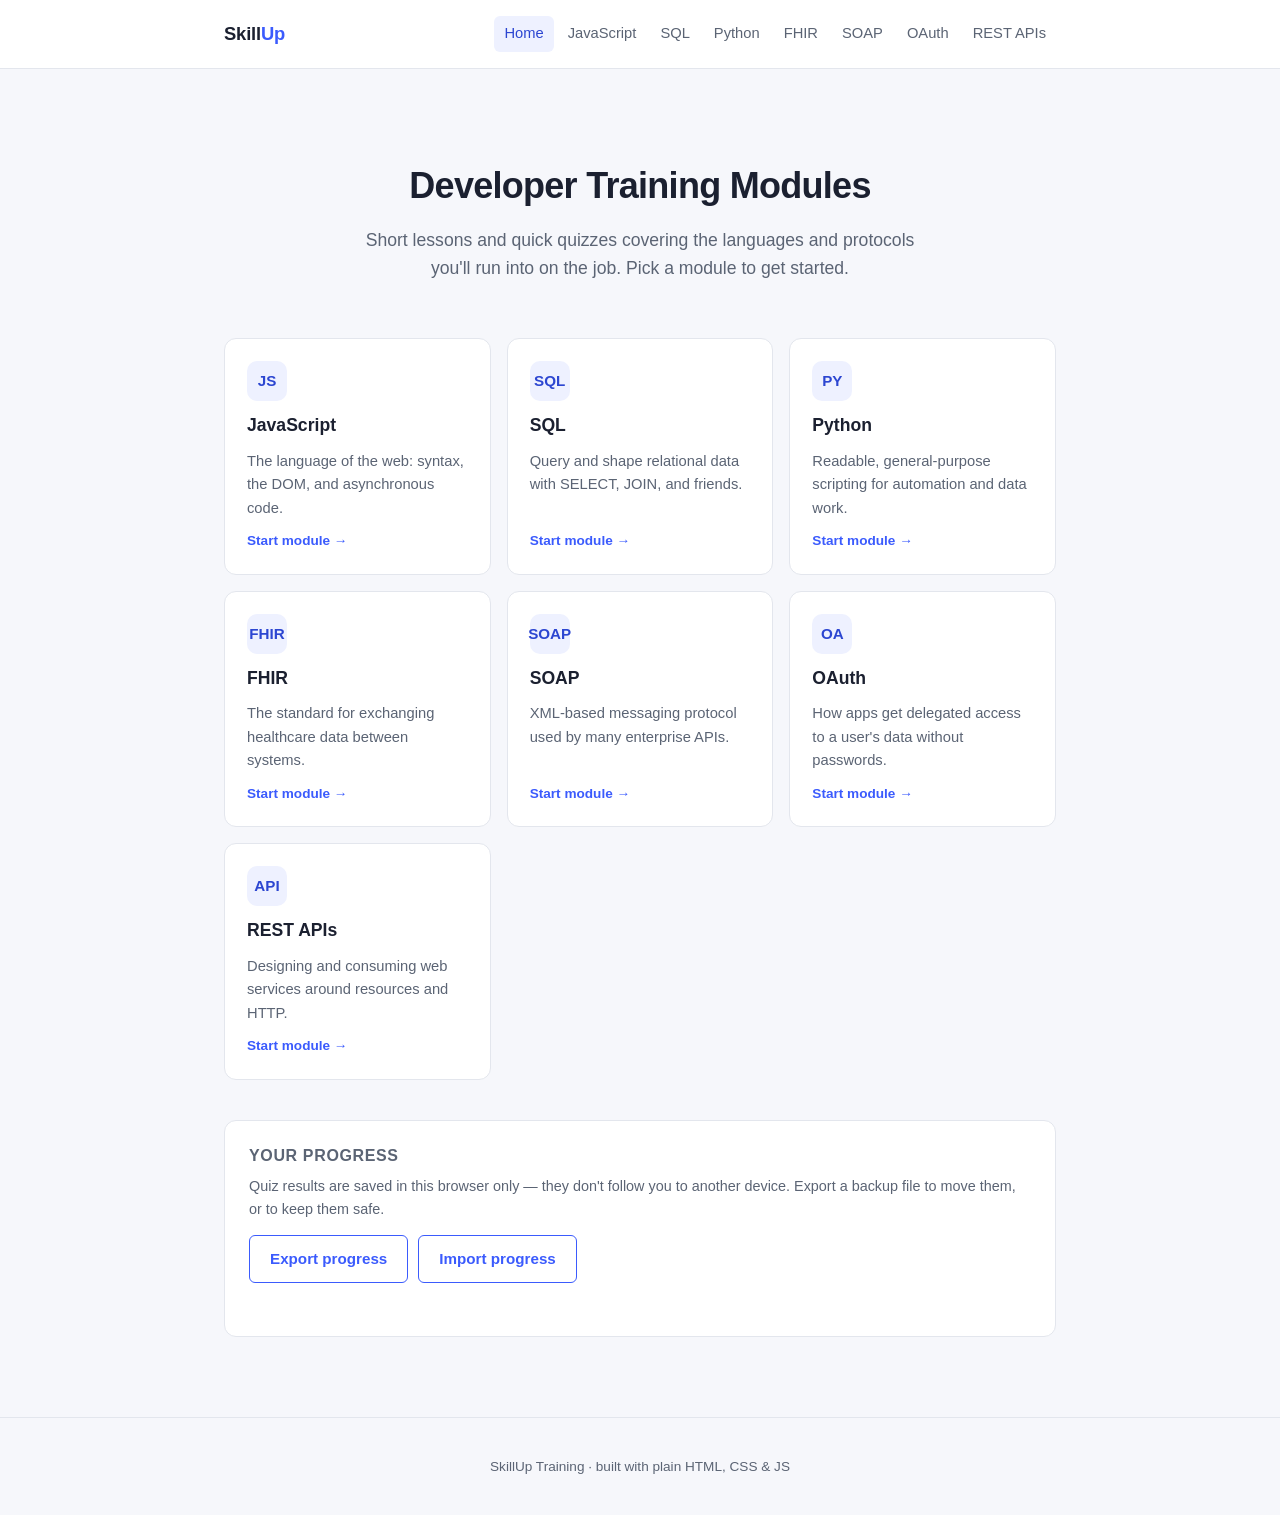
==== index.html @ 79873cfa "Phase 1: extract quiz data, share the nav, add progress persistence Infrastructure only - no new les" ====
<!DOCTYPE html>
<html lang="en">
<head>
  <meta charset="UTF-8" />
  <meta name="viewport" content="width=device-width, initial-scale=1.0" />
  <title>SkillUp — Developer Training</title>
  <link rel="stylesheet" href="css/styles.css" />
  <!-- Builds the header/nav at runtime. Defined once in js/nav.js. -->
  <script src="js/nav.js" defer></script>
</head>
<body>

  <!-- Filled in by js/nav.js. The <noscript> is the no-JS fallback. -->
  <header class="site-header" data-site-header>
    <noscript>
      <div class="header-inner">
        <a class="brand" href="index.html">Skill<span>Up</span></a>
      </div>
    </noscript>
  </header>

  <main>
    <section class="hero">
      <h1>Developer Training Modules</h1>
      <p>Short lessons and quick quizzes covering the languages and protocols you'll run into on the job. Pick a module to get started.</p>
    </section>

    <section class="module-grid">
      <a class="module-card" href="modules/javascript.html">
        <span class="badge">JS</span>
        <h2>JavaScript</h2>
        <p>The language of the web: syntax, the DOM, and asynchronous code.</p>
        <span class="go">Start module &rarr;</span>
      </a>

      <a class="module-card" href="modules/sql.html">
        <span class="badge">SQL</span>
        <h2>SQL</h2>
        <p>Query and shape relational data with SELECT, JOIN, and friends.</p>
        <span class="go">Start module &rarr;</span>
      </a>

      <a class="module-card" href="modules/python.html">
        <span class="badge">PY</span>
        <h2>Python</h2>
        <p>Readable, general-purpose scripting for automation and data work.</p>
        <span class="go">Start module &rarr;</span>
      </a>

      <a class="module-card" href="modules/fhir.html">
        <span class="badge">FHIR</span>
        <h2>FHIR</h2>
        <p>The standard for exchanging healthcare data between systems.</p>
        <span class="go">Start module &rarr;</span>
      </a>

      <a class="module-card" href="modules/soap.html">
        <span class="badge">SOAP</span>
        <h2>SOAP</h2>
        <p>XML-based messaging protocol used by many enterprise APIs.</p>
        <span class="go">Start module &rarr;</span>
      </a>

      <a class="module-card" href="modules/oauth.html">
        <span class="badge">OA</span>
        <h2>OAuth</h2>
        <p>How apps get delegated access to a user's data without passwords.</p>
        <span class="go">Start module &rarr;</span>
      </a>

      <a class="module-card" href="modules/rest-apis.html">
        <span class="badge">API</span>
        <h2>REST APIs</h2>
        <p>Designing and consuming web services around resources and HTTP.</p>
        <span class="go">Start module &rarr;</span>
      </a>
    </section>

    <!-- Revealed by js/progress-io.js once it knows the storage layer loaded. -->
    <section class="progress-tools" data-progress-tools hidden>
      <h2>Your progress</h2>
      <p>Quiz results are saved in this browser only — they don't follow you to another device. Export a backup file to move them, or to keep them safe.</p>
      <div class="progress-tools-actions">
        <button type="button" class="btn btn-secondary" data-progress-export>Export progress</button>
        <label class="btn btn-secondary file-btn">
          Import progress
          <input type="file" accept="application/json,.json" data-progress-import hidden />
        </label>
      </div>
      <p class="progress-tools-status" role="status" data-progress-status></p>
    </section>
  </main>

  <footer class="site-footer">
    <p>SkillUp Training &middot; built with plain HTML, CSS &amp; JS</p>
  </footer>

  <script src="js/progress.js"></script>
  <script src="js/progress-io.js"></script>

</body>
</html>
---- css/styles.css ----
/* ==========================================================================
   SkillUp — shared stylesheet
   Design tokens live in :root — tweak these first to re-theme the site.
   ========================================================================== */

:root {
  --bg: #f6f7fb;
  --surface: #ffffff;
  --text: #1b2030;
  --text-muted: #5b6474;
  --border: #e3e6ed;
  --accent: #3b5bfd;
  --accent-dark: #2c46d1;
  --accent-soft: #eef1ff;
  --success: #1f9d55;
  --success-soft: #e9f9ef;
  --error: #d6455a;
  --error-soft: #fdecee;
  --radius-sm: 6px;
  --radius: 12px;
  --radius-lg: 18px;
  --shadow: 0 1px 2px rgba(20, 24, 40, 0.04), 0 8px 24px rgba(20, 24, 40, 0.06);
  --max-width: 880px;
  --font: -apple-system, BlinkMacSystemFont, "Segoe UI", Roboto, Helvetica, Arial, sans-serif;
  --font-mono: "SFMono-Regular", Consolas, "Liberation Mono", Menlo, monospace;
}

* {
  box-sizing: border-box;
}

html {
  scroll-behavior: smooth;
}

body {
  margin: 0;
  font-family: var(--font);
  background: var(--bg);
  color: var(--text);
  line-height: 1.6;
  -webkit-font-smoothing: antialiased;
}

img {
  max-width: 100%;
}

a {
  color: var(--accent);
  text-decoration: none;
}

a:hover {
  text-decoration: underline;
}

/* ---------- layout ---------- */

.site-header {
  border-bottom: 1px solid var(--border);
  background: var(--surface);
  position: sticky;
  top: 0;
  z-index: 10;
}

.site-header .header-inner {
  max-width: var(--max-width);
  margin: 0 auto;
  padding: 16px 24px;
  display: flex;
  align-items: center;
  justify-content: space-between;
  gap: 16px;
  flex-wrap: wrap;
}

.brand {
  font-weight: 700;
  font-size: 1.15rem;
  color: var(--text);
  letter-spacing: -0.01em;
}

.brand:hover {
  text-decoration: none;
  opacity: 0.85;
}

.brand span {
  color: var(--accent);
}

.site-nav {
  display: flex;
  flex-wrap: wrap;
  gap: 4px;
}

.site-nav a {
  color: var(--text-muted);
  font-size: 0.92rem;
  font-weight: 500;
  padding: 6px 10px;
  border-radius: var(--radius-sm);
}

.site-nav a:hover {
  background: var(--accent-soft);
  color: var(--accent-dark);
  text-decoration: none;
}

.site-nav a[aria-current="page"] {
  background: var(--accent-soft);
  color: var(--accent-dark);
}

main {
  max-width: var(--max-width);
  margin: 0 auto;
  padding: 40px 24px 80px;
}

.site-footer {
  border-top: 1px solid var(--border);
  padding: 24px;
  text-align: center;
  color: var(--text-muted);
  font-size: 0.85rem;
}

/* ---------- home page ---------- */

.hero {
  padding: 48px 0 40px;
  text-align: center;
}

.hero h1 {
  font-size: 2.25rem;
  margin: 0 0 12px;
  letter-spacing: -0.02em;
}

.hero p {
  color: var(--text-muted);
  font-size: 1.1rem;
  max-width: 560px;
  margin: 0 auto;
}

.module-grid {
  display: grid;
  grid-template-columns: repeat(auto-fit, minmax(230px, 1fr));
  gap: 16px;
  margin-top: 16px;
}

.module-card {
  background: var(--surface);
  border: 1px solid var(--border);
  border-radius: var(--radius);
  padding: 22px;
  display: flex;
  flex-direction: column;
  gap: 10px;
  color: var(--text);
  transition: transform 0.15s ease, box-shadow 0.15s ease, border-color 0.15s ease;
}

.module-card:hover {
  text-decoration: none;
  transform: translateY(-2px);
  box-shadow: var(--shadow);
  border-color: var(--accent);
}

.module-card .badge {
  width: 40px;
  height: 40px;
  border-radius: 10px;
  background: var(--accent-soft);
  color: var(--accent-dark);
  display: flex;
  align-items: center;
  justify-content: center;
  font-weight: 700;
  font-size: 0.95rem;
}

.module-card h2 {
  margin: 0;
  font-size: 1.1rem;
}

.module-card p {
  margin: 0;
  color: var(--text-muted);
  font-size: 0.92rem;
}

.module-card .go {
  margin-top: auto;
  font-size: 0.85rem;
  font-weight: 600;
  color: var(--accent);
}

/* ---------- module page ---------- */

.back-link {
  display: inline-block;
  margin-bottom: 20px;
  font-size: 0.9rem;
  font-weight: 500;
  color: var(--text-muted);
}

.module-header h1 {
  margin: 0 0 6px;
  font-size: 2rem;
  letter-spacing: -0.02em;
}

.module-header .kicker {
  color: var(--accent);
  font-weight: 700;
  font-size: 0.8rem;
  text-transform: uppercase;
  letter-spacing: 0.06em;
}

.intro {
  background: var(--surface);
  border: 1px solid var(--border);
  border-radius: var(--radius);
  padding: 24px 28px;
  margin: 24px 0 40px;
}

.intro h2 {
  margin-top: 0;
  font-size: 1rem;
  text-transform: uppercase;
  letter-spacing: 0.04em;
  color: var(--text-muted);
}

.intro p {
  margin: 0 0 12px;
}

.intro p:last-child {
  margin-bottom: 0;
}

.intro code,
p code,
li code {
  background: var(--accent-soft);
  color: var(--accent-dark);
  padding: 2px 6px;
  border-radius: 4px;
  font-family: var(--font-mono);
  font-size: 0.88em;
}

.intro ul {
  margin: 0;
  padding-left: 20px;
}

.intro li {
  margin-bottom: 6px;
}

.quiz-section h2 {
  font-size: 1.4rem;
  margin-bottom: 4px;
}

.quiz-section .quiz-intro {
  color: var(--text-muted);
  margin-top: 0;
  margin-bottom: 24px;
}

/* ---------- quiz component (rendered by js/quiz.js) ---------- */

.quiz-question {
  background: var(--surface);
  border: 1px solid var(--border);
  border-radius: var(--radius);
  padding: 20px 22px;
  margin-bottom: 16px;
}

.quiz-question legend {
  font-weight: 600;
  padding: 0 0 12px;
  width: 100%;
}

.quiz-options {
  display: flex;
  flex-direction: column;
  gap: 8px;
}

.quiz-option {
  display: flex;
  align-items: flex-start;
  gap: 10px;
  padding: 10px 12px;
  border-radius: var(--radius-sm);
  border: 1px solid var(--border);
  cursor: pointer;
  transition: background 0.12s ease, border-color 0.12s ease;
}

.quiz-option:hover {
  background: var(--accent-soft);
  border-color: var(--accent);
}

.quiz-option input {
  margin-top: 3px;
}

.quiz-option.is-correct {
  background: var(--success-soft);
  border-color: var(--success);
}

.quiz-option.is-incorrect {
  background: var(--error-soft);
  border-color: var(--error);
}

.quiz-feedback {
  margin-top: 12px;
  padding-top: 12px;
  border-top: 1px dashed var(--border);
  font-size: 0.9rem;
  display: none;
}

.quiz-feedback.is-visible {
  display: block;
}

/* The gap between "Correct." and the explanation is produced here, not by a
   leading space inside the explanation string in js/data/*.js. */
.quiz-feedback .result-label {
  font-weight: 700;
  margin-right: 6px;
}

.quiz-feedback .result-explanation {
  color: var(--text);
}

.quiz-feedback.correct .result-label {
  color: var(--success);
}

.quiz-feedback.incorrect .result-label {
  color: var(--error);
}

.quiz-actions {
  display: flex;
  align-items: center;
  gap: 14px;
  margin-top: 8px;
}

.btn {
  appearance: none;
  border: none;
  background: var(--accent);
  color: #fff;
  font-family: inherit;
  font-size: 0.95rem;
  font-weight: 600;
  padding: 11px 20px;
  border-radius: var(--radius-sm);
  cursor: pointer;
  transition: background 0.12s ease;
}

.btn:hover {
  background: var(--accent-dark);
}

.btn.btn-secondary {
  background: transparent;
  color: var(--accent);
  border: 1px solid var(--accent);
}

.btn.btn-secondary:hover {
  background: var(--accent-soft);
}

/* ---------- quiz: stats banner shown above the questions ---------- */

.quiz-stats {
  background: var(--surface);
  border: 1px solid var(--border);
  border-radius: var(--radius);
  padding: 14px 18px;
  margin-bottom: 20px;
  font-size: 0.9rem;
}

.quiz-stats.is-retry {
  background: var(--accent-soft);
  border-color: var(--accent);
}

.quiz-stats-line {
  margin: 0;
  font-weight: 600;
}

.quiz-stats-sub {
  margin: 4px 0 0;
  color: var(--text-muted);
  font-weight: 400;
}

.mastery-badge {
  display: inline-block;
  background: var(--success-soft);
  color: var(--success);
  border: 1px solid var(--success);
  border-radius: 999px;
  padding: 1px 10px;
  font-size: 0.78rem;
  font-weight: 700;
  vertical-align: middle;
}

/* ---------- quiz: score readout ---------- */

.quiz-score {
  background: var(--surface);
  border: 1px solid var(--border);
  border-left-width: 4px;
  border-radius: var(--radius);
  padding: 18px 22px;
  margin-bottom: 20px;
  display: none;
}

.quiz-score.is-visible {
  display: block;
}

.quiz-score.is-pass {
  border-left-color: var(--success);
  background: var(--success-soft);
}

.quiz-score.is-fail {
  border-left-color: var(--error);
  background: var(--error-soft);
}

.quiz-score-headline {
  margin: 0;
  font-weight: 700;
  font-size: 1.05rem;
}

.quiz-score-verdict {
  margin: 4px 0 0;
  font-size: 0.9rem;
  color: var(--text-muted);
}

/* ---------- quiz: post-attempt results and retry routing ---------- */

.quiz-results {
  display: none;
  margin-top: 20px;
}

.quiz-results.is-visible {
  display: block;
}

.quiz-results-heading {
  font-size: 0.85rem;
  text-transform: uppercase;
  letter-spacing: 0.05em;
  color: var(--text-muted);
  margin: 0 0 8px;
}

.quiz-missed {
  margin: 0 0 4px;
  padding-left: 20px;
  font-size: 0.92rem;
}

.quiz-missed li {
  margin-bottom: 6px;
}

.quiz-note {
  font-size: 0.85rem;
  color: var(--text-muted);
  margin: 6px 0 0;
  display: none;
}

.quiz-note.is-visible {
  display: block;
}

/* ---------- home page: progress export / import ---------- */

.progress-tools {
  margin-top: 40px;
  background: var(--surface);
  border: 1px solid var(--border);
  border-radius: var(--radius);
  padding: 22px 24px;
}

.progress-tools h2 {
  margin: 0 0 6px;
  font-size: 1rem;
  text-transform: uppercase;
  letter-spacing: 0.04em;
  color: var(--text-muted);
}

.progress-tools p {
  margin: 0 0 14px;
  font-size: 0.9rem;
  color: var(--text-muted);
}

.progress-tools-actions {
  display: flex;
  flex-wrap: wrap;
  gap: 10px;
}

/* The "Import" control is a <label> wrapping a hidden file input, so it needs
   the flex/inline treatment a <button> gets for free. */
.file-btn {
  display: inline-flex;
  align-items: center;
}

.progress-tools-status {
  margin: 12px 0 0;
  font-size: 0.85rem;
  min-height: 1.2em;
}

.progress-tools-status.is-ok {
  color: var(--success);
}

.progress-tools-status.is-error {
  color: var(--error);
}
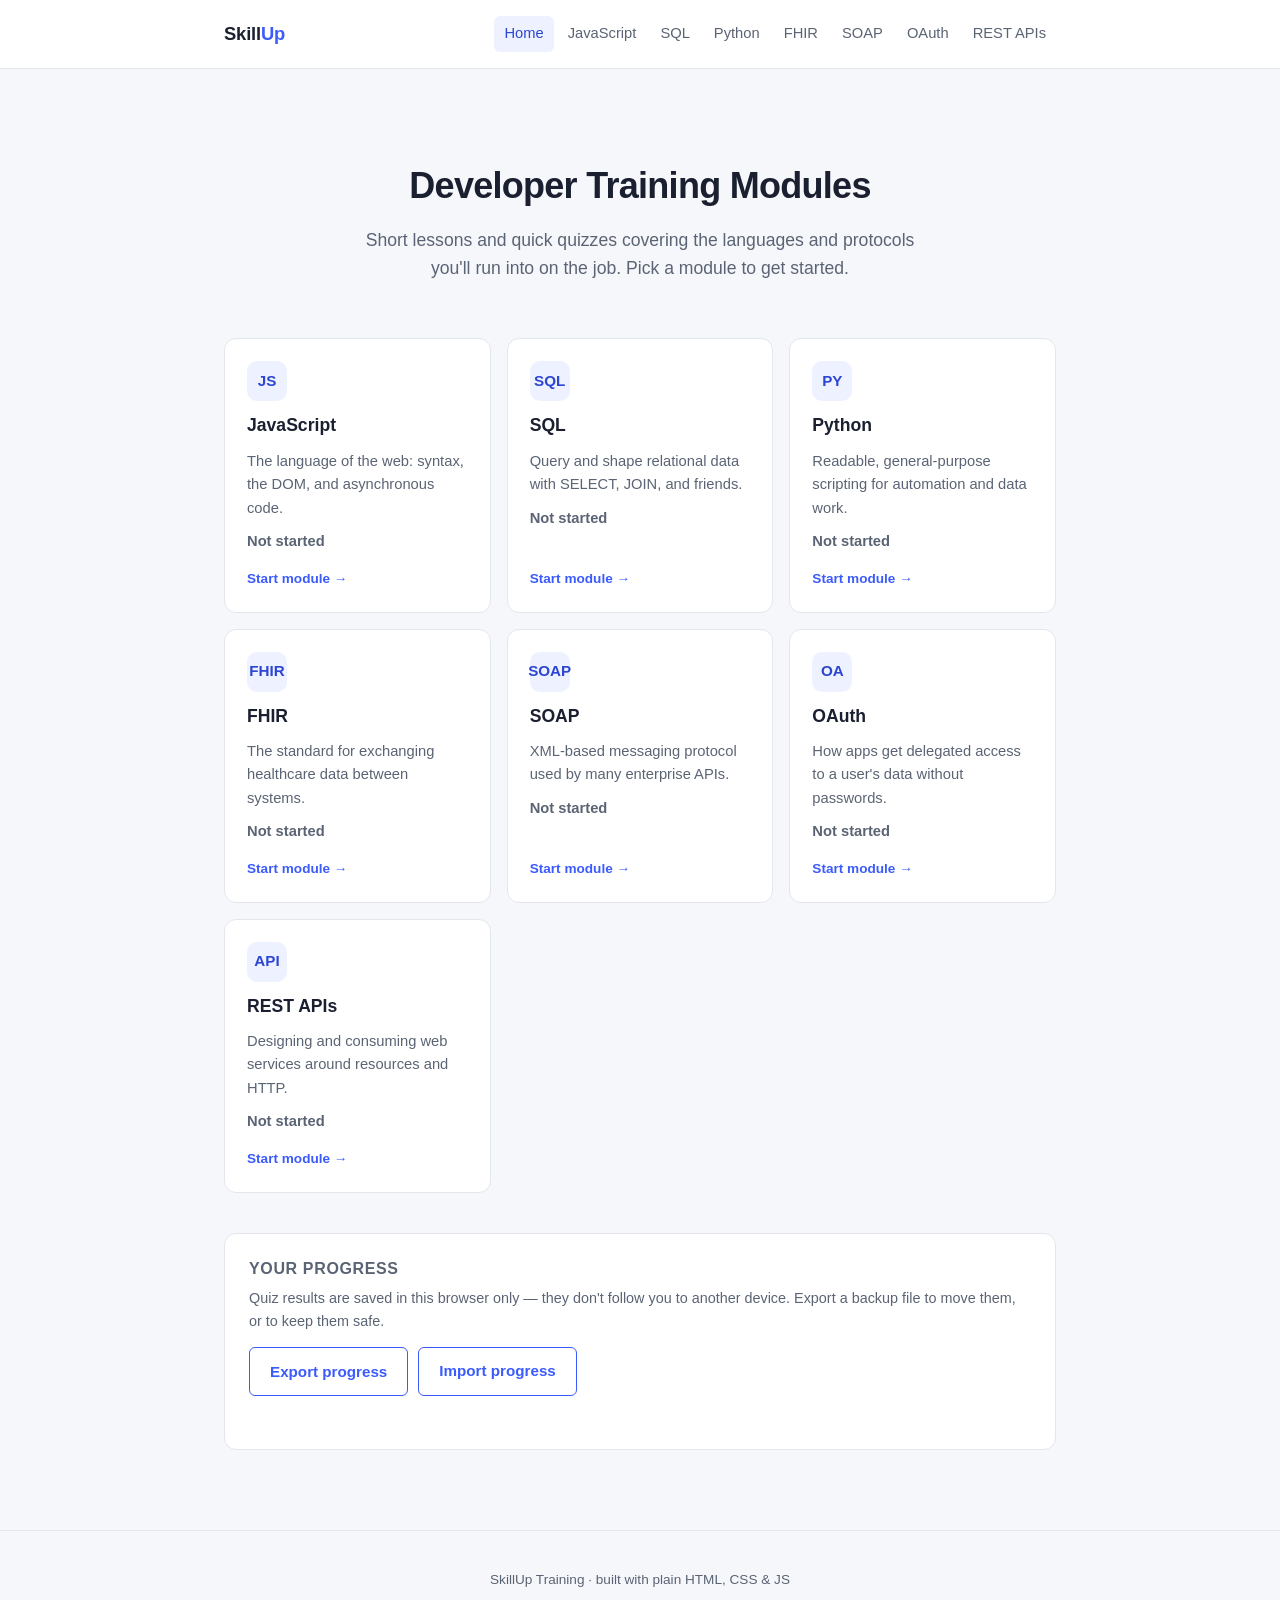
==== commit 353f6c27: "Phase 2 start: module manifest, plus fix question text sitting outside its box Two things: the first" ====
--- a/index.html
+++ b/index.html
@@ -5,12 +5,15 @@
   <meta name="viewport" content="width=device-width, initial-scale=1.0" />
   <title>SkillUp — Developer Training</title>
   <link rel="stylesheet" href="css/styles.css" />
-  <!-- Builds the header/nav at runtime. Defined once in js/nav.js. -->
+  <!-- modules.js must come first: nav.js and home.js both read the manifest
+       from it. Deferred scripts run in document order, so tag order is what
+       guarantees that. -->
+  <script src="js/modules.js" defer></script>
   <script src="js/nav.js" defer></script>
 </head>
 <body>
 
-  <!-- Filled in by js/nav.js. The <noscript> is the no-JS fallback. -->
+  <!-- Filled in by js/nav.js. -->
   <header class="site-header" data-site-header>
     <noscript>
       <div class="header-inner">
@@ -25,56 +28,16 @@
       <p>Short lessons and quick quizzes covering the languages and protocols you'll run into on the job. Pick a module to get started.</p>
     </section>
 
-    <section class="module-grid">
-      <a class="module-card" href="modules/javascript.html">
-        <span class="badge">JS</span>
-        <h2>JavaScript</h2>
-        <p>The language of the web: syntax, the DOM, and asynchronous code.</p>
-        <span class="go">Start module &rarr;</span>
-      </a>
+    <!-- Tiles are generated by js/home.js from the manifest in js/modules.js.
+         Adding a module here is no longer an edit to this file. -->
+    <section class="module-grid" data-module-grid></section>
 
-      <a class="module-card" href="modules/sql.html">
-        <span class="badge">SQL</span>
-        <h2>SQL</h2>
-        <p>Query and shape relational data with SELECT, JOIN, and friends.</p>
-        <span class="go">Start module &rarr;</span>
-      </a>
-
-      <a class="module-card" href="modules/python.html">
-        <span class="badge">PY</span>
-        <h2>Python</h2>
-        <p>Readable, general-purpose scripting for automation and data work.</p>
-        <span class="go">Start module &rarr;</span>
-      </a>
-
-      <a class="module-card" href="modules/fhir.html">
-        <span class="badge">FHIR</span>
-        <h2>FHIR</h2>
-        <p>The standard for exchanging healthcare data between systems.</p>
-        <span class="go">Start module &rarr;</span>
-      </a>
-
-      <a class="module-card" href="modules/soap.html">
-        <span class="badge">SOAP</span>
-        <h2>SOAP</h2>
-        <p>XML-based messaging protocol used by many enterprise APIs.</p>
-        <span class="go">Start module &rarr;</span>
-      </a>
-
-      <a class="module-card" href="modules/oauth.html">
-        <span class="badge">OA</span>
-        <h2>OAuth</h2>
-        <p>How apps get delegated access to a user's data without passwords.</p>
-        <span class="go">Start module &rarr;</span>
-      </a>
-
-      <a class="module-card" href="modules/rest-apis.html">
-        <span class="badge">API</span>
-        <h2>REST APIs</h2>
-        <p>Designing and consuming web services around resources and HTTP.</p>
-        <span class="go">Start module &rarr;</span>
-      </a>
-    </section>
+    <noscript>
+      <p class="noscript-note">
+        This site needs JavaScript — the module list and the quizzes are all
+        built in the browser. Please enable it and reload.
+      </p>
+    </noscript>
 
     <!-- Revealed by js/progress-io.js once it knows the storage layer loaded. -->
     <section class="progress-tools" data-progress-tools hidden>
@@ -95,7 +58,10 @@
     <p>SkillUp Training &middot; built with plain HTML, CSS &amp; JS</p>
   </footer>
 
+  <!-- progress.js first: home.js reads best scores through it to put a status
+       line on each tile. -->
   <script src="js/progress.js"></script>
+  <script src="js/home.js"></script>
   <script src="js/progress-io.js"></script>
 
 </body>
--- a/css/styles.css
+++ b/css/styles.css
@@ -201,11 +201,36 @@
   font-size: 0.92rem;
 }
 
+/* Per-module progress line on a tile, written by js/home.js. `margin-top: auto`
+   moves down to .go, so the status sits directly under the blurb and the
+   "Start module" link stays pinned to the bottom of every card regardless of
+   how long the blurb is. */
+.module-status {
+  margin: 0;
+  font-size: 0.82rem;
+  font-weight: 600;
+  color: var(--text-muted);
+}
+
+.module-status.is-mastered {
+  color: var(--success);
+}
+
 .module-card .go {
   margin-top: auto;
+  padding-top: 4px;
   font-size: 0.85rem;
   font-weight: 600;
   color: var(--accent);
+}
+
+.noscript-note {
+  background: var(--error-soft);
+  border: 1px solid var(--error);
+  border-radius: var(--radius);
+  padding: 16px 20px;
+  color: var(--text);
+  margin: 16px 0 0;
 }
 
 /* ---------- module page ---------- */
@@ -294,16 +319,38 @@
   border: 1px solid var(--border);
   border-radius: var(--radius);
   padding: 20px 22px;
-  margin-bottom: 16px;
-}
-
+  margin: 0 0 16px;
+  /* Browsers give <fieldset> a default `min-width: min-content`, which stops it
+     shrinking properly inside flex/grid parents. Always reset it. */
+  min-width: 0;
+}
+
+/*
+   A <legend> is not a normal block. By default the browser lifts it OUT of the
+   fieldset's content flow and paints it ON the top border — that's how you get
+   the classic "label notched into the box outline" look. With a filled, rounded
+   box like ours the result is the question text sitting half outside the white
+   card, which is the spacing bug you spotted.
+
+   The fix is defined by the HTML spec rather than being a hack: an element only
+   gets that special "rendered legend" treatment if it is the first <legend>
+   child AND its computed `float` is `none` AND it is not absolutely positioned.
+   Floating it therefore opts out cleanly, and it lays out as an ordinary block
+   inside the box's padding. `.quiz-options` then clears the float.
+*/
 .quiz-question legend {
+  float: left;
+  width: 100%;
+  padding: 0;
+  margin: 0 0 14px;
   font-weight: 600;
-  padding: 0 0 12px;
-  width: 100%;
+  font-size: 1rem;
+  line-height: 1.45;
+  color: var(--text);
 }
 
 .quiz-options {
+  clear: both; /* drop below the floated legend */
   display: flex;
   flex-direction: column;
   gap: 8px;
@@ -317,6 +364,7 @@
   border-radius: var(--radius-sm);
   border: 1px solid var(--border);
   cursor: pointer;
+  line-height: 1.5;
   transition: background 0.12s ease, border-color 0.12s ease;
 }
 
@@ -325,8 +373,13 @@
   border-color: var(--accent);
 }
 
+/* Nudge the radio down to sit on the first line of text rather than the top of
+   the box. `em` keeps it aligned if the font size ever changes; a fixed px
+   value drifts out of alignment as soon as it does. `flex: none` stops the
+   radio being squashed when an option wraps to several lines. */
 .quiz-option input {
-  margin-top: 3px;
+  margin-top: 0.3em;
+  flex: none;
 }
 
 .quiz-option.is-correct {
@@ -340,10 +393,11 @@
 }
 
 .quiz-feedback {
-  margin-top: 12px;
+  margin-top: 14px;
   padding-top: 12px;
   border-top: 1px dashed var(--border);
   font-size: 0.9rem;
+  line-height: 1.55;
   display: none;
 }
 
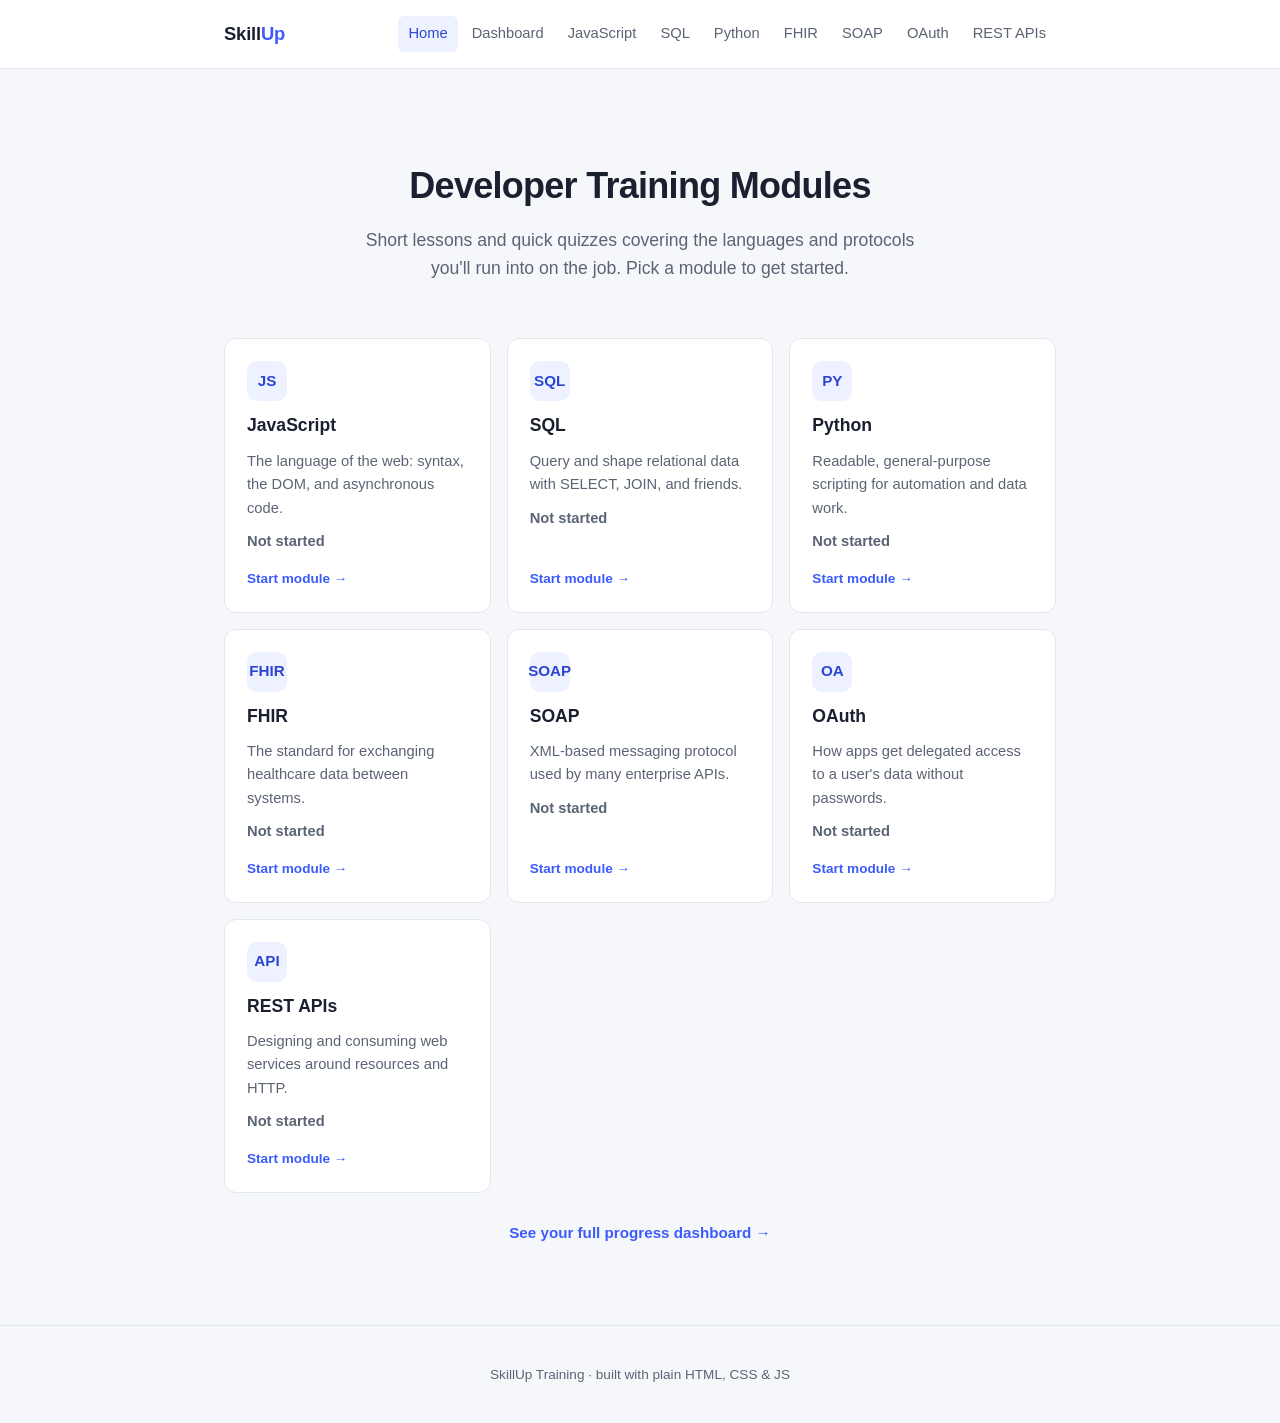
==== commit 1e8f08c0: "Phase 2: progress dashboard A new dashboard.html reading entirely through the existing data layer. N" ====
--- a/index.html
+++ b/index.html
@@ -4,12 +4,12 @@
   <meta charset="UTF-8" />
   <meta name="viewport" content="width=device-width, initial-scale=1.0" />
   <title>SkillUp — Developer Training</title>
-  <link rel="stylesheet" href="css/styles.css" />
+  <link rel="stylesheet" href="css/styles.css?v=4" />
   <!-- modules.js must come first: nav.js and home.js both read the manifest
        from it. Deferred scripts run in document order, so tag order is what
        guarantees that. -->
-  <script src="js/modules.js" defer></script>
-  <script src="js/nav.js" defer></script>
+  <script src="js/modules.js?v=4" defer></script>
+  <script src="js/nav.js?v=4" defer></script>
 </head>
 <body>
 
@@ -39,19 +39,9 @@
       </p>
     </noscript>
 
-    <!-- Revealed by js/progress-io.js once it knows the storage layer loaded. -->
-    <section class="progress-tools" data-progress-tools hidden>
-      <h2>Your progress</h2>
-      <p>Quiz results are saved in this browser only — they don't follow you to another device. Export a backup file to move them, or to keep them safe.</p>
-      <div class="progress-tools-actions">
-        <button type="button" class="btn btn-secondary" data-progress-export>Export progress</button>
-        <label class="btn btn-secondary file-btn">
-          Import progress
-          <input type="file" accept="application/json,.json" data-progress-import hidden />
-        </label>
-      </div>
-      <p class="progress-tools-status" role="status" data-progress-status></p>
-    </section>
+    <!-- Backup/restore now lives on the dashboard, next to everything else
+         about progress, rather than on the landing page. -->
+    <p class="home-dash-link"><a href="dashboard.html">See your full progress dashboard &rarr;</a></p>
   </main>
 
   <footer class="site-footer">
@@ -60,9 +50,8 @@
 
   <!-- progress.js first: home.js reads best scores through it to put a status
        line on each tile. -->
-  <script src="js/progress.js"></script>
-  <script src="js/home.js"></script>
-  <script src="js/progress-io.js"></script>
+  <script src="js/progress.js?v=4"></script>
+  <script src="js/home.js?v=4"></script>
 
 </body>
 </html>
--- a/css/styles.css
+++ b/css/styles.css
@@ -177,16 +177,25 @@
   border-color: var(--accent);
 }
 
+/* Base badge — the shared look. Size is set by the context that uses it, so a
+   badge always has a FIXED width and never sizes to its own text; otherwise
+   "JS" and "FHIR" come out different widths and the labels beside them fail to
+   line up down a column. */
+.badge {
+  display: inline-flex;
+  align-items: center;
+  justify-content: center;
+  background: var(--accent-soft);
+  color: var(--accent-dark);
+  font-weight: 700;
+  border-radius: 8px;
+  flex: none;
+}
+
 .module-card .badge {
   width: 40px;
   height: 40px;
   border-radius: 10px;
-  background: var(--accent-soft);
-  color: var(--accent-dark);
-  display: flex;
-  align-items: center;
-  justify-content: center;
-  font-weight: 700;
   font-size: 0.95rem;
 }
 
@@ -222,6 +231,338 @@
   font-size: 0.85rem;
   font-weight: 600;
   color: var(--accent);
+}
+
+.home-dash-link {
+  margin: 28px 0 0;
+  text-align: center;
+  font-weight: 600;
+  font-size: 0.95rem;
+}
+
+/* ==========================================================================
+   dashboard (js/dashboard.js)
+
+   Conventions borrowed from the site's own tokens:
+     mastered    -> --success  (validated: ΔE 30.1 vs accent under deuteranopia)
+     in progress -> --accent
+     not started -> no fill, neutral track only
+
+   Colour encodes STATE, never magnitude — the bar's length already carries the
+   value, and colouring it darker-because-longer would say the same thing twice.
+   Every meter is paired with its score in text, so colour is never the only
+   way to read a row.
+   ========================================================================== */
+
+.dash-section {
+  margin-bottom: 40px;
+}
+
+.dash-heading {
+  font-size: 1rem;
+  text-transform: uppercase;
+  letter-spacing: 0.04em;
+  color: var(--text-muted);
+  margin: 0 0 4px;
+}
+
+.dash-subhead {
+  margin: 0 0 16px;
+  color: var(--text-muted);
+  font-size: 0.9rem;
+}
+
+.dash-heading + [data-dash-modules],
+.dash-heading + [data-dash-recent],
+.dash-heading + [data-dash-review] {
+  margin-top: 16px;
+}
+
+.dash-storage-warning {
+  background: var(--error-soft);
+  border: 1px solid var(--error);
+  border-radius: var(--radius);
+  padding: 14px 18px;
+  font-size: 0.9rem;
+  margin: 0 0 28px;
+}
+
+/* ---------- hero figure: exactly one per view ---------- */
+
+.dash-hero {
+  background: var(--surface);
+  border: 1px solid var(--border);
+  border-radius: var(--radius-lg);
+  padding: 32px 28px;
+  text-align: center;
+  margin-bottom: 16px;
+}
+
+.dash-hero-value {
+  /* Proportional figures, not tabular: at display sizes tabular-nums gives
+     every digit the width of a zero, which makes a number look loose. */
+  font-size: 3.5rem;
+  line-height: 1;
+  font-weight: 700;
+  letter-spacing: -0.03em;
+  color: var(--accent);
+  margin: 0;
+}
+
+.dash-hero-label {
+  margin: 8px 0 0;
+  font-size: 1.05rem;
+  font-weight: 600;
+}
+
+.dash-hero-sub {
+  margin: 6px 0 0;
+  color: var(--text-muted);
+  font-size: 0.85rem;
+}
+
+/* ---------- supporting stat tiles ---------- */
+
+.dash-tiles {
+  display: grid;
+  grid-template-columns: repeat(auto-fit, minmax(150px, 1fr));
+  gap: 12px;
+}
+
+.dash-tile {
+  background: var(--surface);
+  border: 1px solid var(--border);
+  border-radius: var(--radius);
+  padding: 18px 20px;
+}
+
+.dash-tile-value {
+  margin: 0;
+  font-size: 1.75rem;
+  font-weight: 700;
+  line-height: 1.1;
+  letter-spacing: -0.02em;
+}
+
+.dash-tile-label {
+  margin: 4px 0 0;
+  color: var(--text-muted);
+  font-size: 0.85rem;
+}
+
+/* ---------- per-module meter rows ---------- */
+
+.dash-modules {
+  display: flex;
+  flex-direction: column;
+  gap: 10px;
+}
+
+.dash-row {
+  display: flex;
+  align-items: flex-start;
+  gap: 16px;
+  background: var(--surface);
+  border: 1px solid var(--border);
+  border-radius: var(--radius);
+  padding: 16px 18px;
+  color: var(--text);
+  transition: border-color 0.15s ease, box-shadow 0.15s ease;
+}
+
+.dash-row:hover {
+  text-decoration: none;
+  border-color: var(--accent);
+  box-shadow: var(--shadow);
+}
+
+/* Fixed width so every module title starts at the same x, whatever the badge
+   text is ("JS" vs "FHIR"). */
+.dash-row .badge {
+  width: 52px;
+  height: 26px;
+  border-radius: 6px;
+  font-size: 0.7rem;
+  letter-spacing: 0.02em;
+  margin-top: 1px;
+}
+
+.dash-row-body {
+  flex: 1;
+  min-width: 0; /* lets long titles wrap instead of forcing the row wider */
+}
+
+.dash-row-head {
+  display: flex;
+  justify-content: space-between;
+  align-items: baseline;
+  gap: 12px;
+  margin-bottom: 8px;
+}
+
+.dash-row-title {
+  font-weight: 600;
+}
+
+.dash-row-value {
+  /* tabular-nums IS right here: these align down a column of rows. */
+  font-variant-numeric: tabular-nums;
+  font-size: 0.88rem;
+  color: var(--text-muted);
+  white-space: nowrap;
+}
+
+/*
+   The meter. Thin (8px, well under the 24px cap), square at the baseline where
+   it starts and 4px-rounded at the data end. The track is a lighter step of the
+   fill's own hue so the state reads across the whole bar, not just the filled
+   part. No border around the fill — the track provides the separation.
+*/
+.dash-meter {
+  height: 8px;
+  border-radius: 4px;
+  background: var(--border);
+  overflow: hidden;
+}
+
+.dash-meter-fill {
+  height: 100%;
+  width: 0;
+  border-radius: 0 4px 4px 0;
+  background: var(--accent);
+  transition: width 0.3s ease;
+}
+
+.dash-meter.is-mastered {
+  background: var(--success-soft);
+}
+
+.dash-meter.is-mastered .dash-meter-fill {
+  background: var(--success);
+}
+
+.dash-meter.is-progress {
+  background: var(--accent-soft);
+}
+
+.dash-meter.is-progress .dash-meter-fill {
+  background: var(--accent);
+}
+
+.dash-row-foot {
+  display: flex;
+  align-items: center;
+  gap: 10px;
+  margin-top: 8px;
+}
+
+.dash-row-meta {
+  font-size: 0.82rem;
+  color: var(--text-muted);
+}
+
+/* ---------- tables (recent attempts, questions to review) ---------- */
+
+.dash-table {
+  width: 100%;
+  border-collapse: collapse;
+  background: var(--surface);
+  border: 1px solid var(--border);
+  border-radius: var(--radius);
+  overflow: hidden;
+  font-size: 0.9rem;
+}
+
+.dash-table th {
+  text-align: left;
+  font-size: 0.75rem;
+  text-transform: uppercase;
+  letter-spacing: 0.05em;
+  color: var(--text-muted);
+  padding: 12px 16px;
+  border-bottom: 1px solid var(--border);
+  white-space: nowrap;
+}
+
+.dash-table td {
+  padding: 12px 16px;
+  border-bottom: 1px solid var(--border);
+  vertical-align: top;
+}
+
+.dash-table tbody tr:last-child td {
+  border-bottom: none;
+}
+
+.dash-cell-when {
+  color: var(--text-muted);
+  white-space: nowrap;
+}
+
+.dash-cell-num {
+  font-variant-numeric: tabular-nums;
+  white-space: nowrap;
+}
+
+.dash-cell-question {
+  min-width: 220px;
+}
+
+.dash-pill {
+  display: inline-block;
+  padding: 2px 10px;
+  border-radius: 999px;
+  font-size: 0.78rem;
+  font-weight: 600;
+  white-space: nowrap;
+}
+
+.dash-pill.is-pass {
+  background: var(--success-soft);
+  color: var(--success);
+}
+
+.dash-pill.is-fail {
+  background: var(--error-soft);
+  color: var(--error);
+}
+
+.dash-note {
+  margin: 10px 0 0;
+  font-size: 0.82rem;
+  color: var(--text-muted);
+}
+
+.dash-empty {
+  background: var(--surface);
+  border: 1px solid var(--border);
+  border-radius: var(--radius);
+  padding: 28px;
+  text-align: center;
+}
+
+.dash-empty h2 {
+  margin: 0 0 6px;
+  font-size: 1.15rem;
+}
+
+.dash-empty p {
+  margin: 0 0 18px;
+  color: var(--text-muted);
+}
+
+/* Wide tables scroll inside their own container rather than pushing the page
+   sideways on a narrow screen. */
+@media (max-width: 620px) {
+  [data-dash-recent],
+  [data-dash-review] {
+    overflow-x: auto;
+  }
+
+  .dash-row-head {
+    flex-direction: column;
+    gap: 2px;
+  }
 }
 
 .noscript-note {
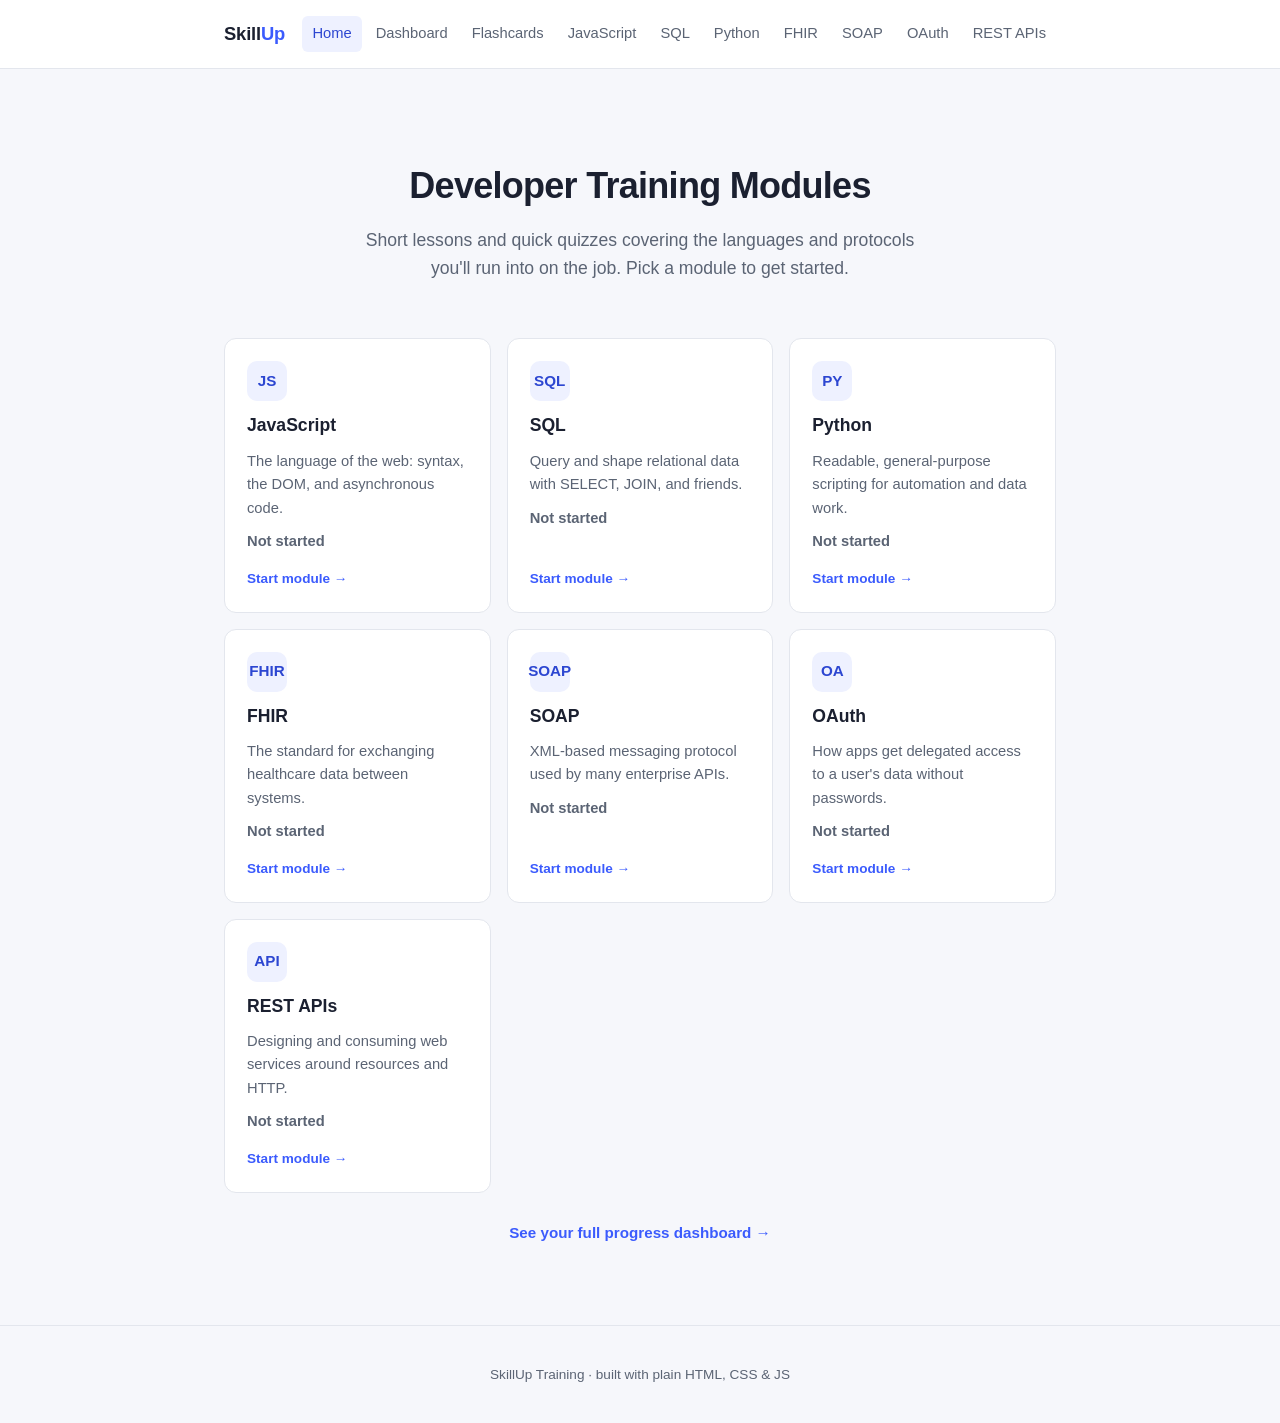
==== commit d127c313: "Phase 2: flashcards with Leitner review scheduling Drills the questions you keep missing, one card a" ====
--- a/index.html
+++ b/index.html
@@ -4,12 +4,12 @@
   <meta charset="UTF-8" />
   <meta name="viewport" content="width=device-width, initial-scale=1.0" />
   <title>SkillUp — Developer Training</title>
-  <link rel="stylesheet" href="css/styles.css?v=4" />
+  <link rel="stylesheet" href="css/styles.css?v=5" />
   <!-- modules.js must come first: nav.js and home.js both read the manifest
        from it. Deferred scripts run in document order, so tag order is what
        guarantees that. -->
-  <script src="js/modules.js?v=4" defer></script>
-  <script src="js/nav.js?v=4" defer></script>
+  <script src="js/modules.js?v=5" defer></script>
+  <script src="js/nav.js?v=5" defer></script>
 </head>
 <body>
 
@@ -50,8 +50,8 @@
 
   <!-- progress.js first: home.js reads best scores through it to put a status
        line on each tile. -->
-  <script src="js/progress.js?v=4"></script>
-  <script src="js/home.js?v=4"></script>
+  <script src="js/progress.js?v=5"></script>
+  <script src="js/home.js?v=5"></script>
 
 </body>
 </html>
--- a/css/styles.css
+++ b/css/styles.css
@@ -565,6 +565,205 @@
   }
 }
 
+/* ==========================================================================
+   flashcards (js/flashcards.js)
+   ========================================================================== */
+
+.fc-intro {
+  color: var(--text-muted);
+  max-width: 620px;
+  margin: 0 0 24px;
+}
+
+.fc-controls {
+  display: flex;
+  align-items: center;
+  gap: 10px;
+  flex-wrap: wrap;
+  margin-bottom: 20px;
+}
+
+.fc-filter-label {
+  font-size: 0.85rem;
+  font-weight: 600;
+  color: var(--text-muted);
+}
+
+.fc-filter {
+  font-family: inherit;
+  font-size: 0.9rem;
+  padding: 8px 10px;
+  border: 1px solid var(--border);
+  border-radius: var(--radius-sm);
+  background: var(--surface);
+  color: var(--text);
+}
+
+.fc-progress {
+  margin-left: auto;
+  font-size: 0.85rem;
+  color: var(--text-muted);
+  font-variant-numeric: tabular-nums;
+}
+
+.fc-card {
+  background: var(--surface);
+  border: 1px solid var(--border);
+  border-radius: var(--radius-lg);
+  padding: 28px;
+}
+
+.fc-card-meta {
+  display: flex;
+  flex-wrap: wrap;
+  gap: 8px;
+  align-items: center;
+  margin-bottom: 16px;
+}
+
+.fc-module {
+  background: var(--accent-soft);
+  color: var(--accent-dark);
+  border-radius: 999px;
+  padding: 2px 10px;
+  font-size: 0.75rem;
+  font-weight: 700;
+}
+
+.fc-reason,
+.fc-streak {
+  font-size: 0.78rem;
+  color: var(--text-muted);
+}
+
+.fc-streak::before {
+  content: "·";
+  margin-right: 8px;
+}
+
+.fc-question {
+  font-size: 1.15rem;
+  font-weight: 600;
+  line-height: 1.45;
+  margin: 0 0 20px;
+}
+
+.fc-options {
+  display: flex;
+  flex-direction: column;
+  gap: 8px;
+}
+
+/* Options are <button>s here rather than radios: a flashcard is answered by one
+   click, with no submit step, so a button is the honest control. */
+.fc-option {
+  appearance: none;
+  text-align: left;
+  font-family: inherit;
+  font-size: 0.95rem;
+  line-height: 1.5;
+  padding: 12px 14px;
+  border: 1px solid var(--border);
+  border-radius: var(--radius-sm);
+  background: var(--surface);
+  color: var(--text);
+  cursor: pointer;
+  transition: background 0.12s ease, border-color 0.12s ease;
+}
+
+.fc-option:hover:not(:disabled) {
+  background: var(--accent-soft);
+  border-color: var(--accent);
+}
+
+.fc-option:disabled {
+  cursor: default;
+  opacity: 1; /* keep the revealed answers fully legible */
+}
+
+.fc-option.is-correct {
+  background: var(--success-soft);
+  border-color: var(--success);
+  font-weight: 600;
+}
+
+.fc-option.is-incorrect {
+  background: var(--error-soft);
+  border-color: var(--error);
+}
+
+.fc-feedback {
+  margin-top: 18px;
+  padding-top: 14px;
+  border-top: 1px dashed var(--border);
+  font-size: 0.92rem;
+  line-height: 1.55;
+}
+
+.fc-feedback .result-label {
+  font-weight: 700;
+  margin-right: 6px;
+}
+
+.fc-feedback.correct .result-label {
+  color: var(--success);
+}
+
+.fc-feedback.incorrect .result-label {
+  color: var(--error);
+}
+
+.fc-actions {
+  display: flex;
+  flex-wrap: wrap;
+  gap: 10px;
+  margin-top: 20px;
+}
+
+.fc-summary,
+.fc-empty {
+  background: var(--surface);
+  border: 1px solid var(--border);
+  border-radius: var(--radius-lg);
+  padding: 32px 28px;
+  text-align: center;
+}
+
+.fc-summary h2,
+.fc-empty h2 {
+  margin: 0 0 8px;
+  font-size: 1.3rem;
+}
+
+.fc-summary-score {
+  margin: 0 0 12px;
+  font-size: 2rem;
+  font-weight: 700;
+  letter-spacing: -0.02em;
+  color: var(--accent);
+}
+
+.fc-summary-retired {
+  margin: 0 auto 8px;
+  max-width: 460px;
+  color: var(--success);
+  font-weight: 600;
+  font-size: 0.92rem;
+}
+
+.fc-summary-note,
+.fc-empty p {
+  margin: 0 auto;
+  max-width: 460px;
+  color: var(--text-muted);
+  font-size: 0.92rem;
+}
+
+.fc-summary .fc-actions,
+.fc-empty .fc-actions {
+  justify-content: center;
+}
+
 .noscript-note {
   background: var(--error-soft);
   border: 1px solid var(--error);
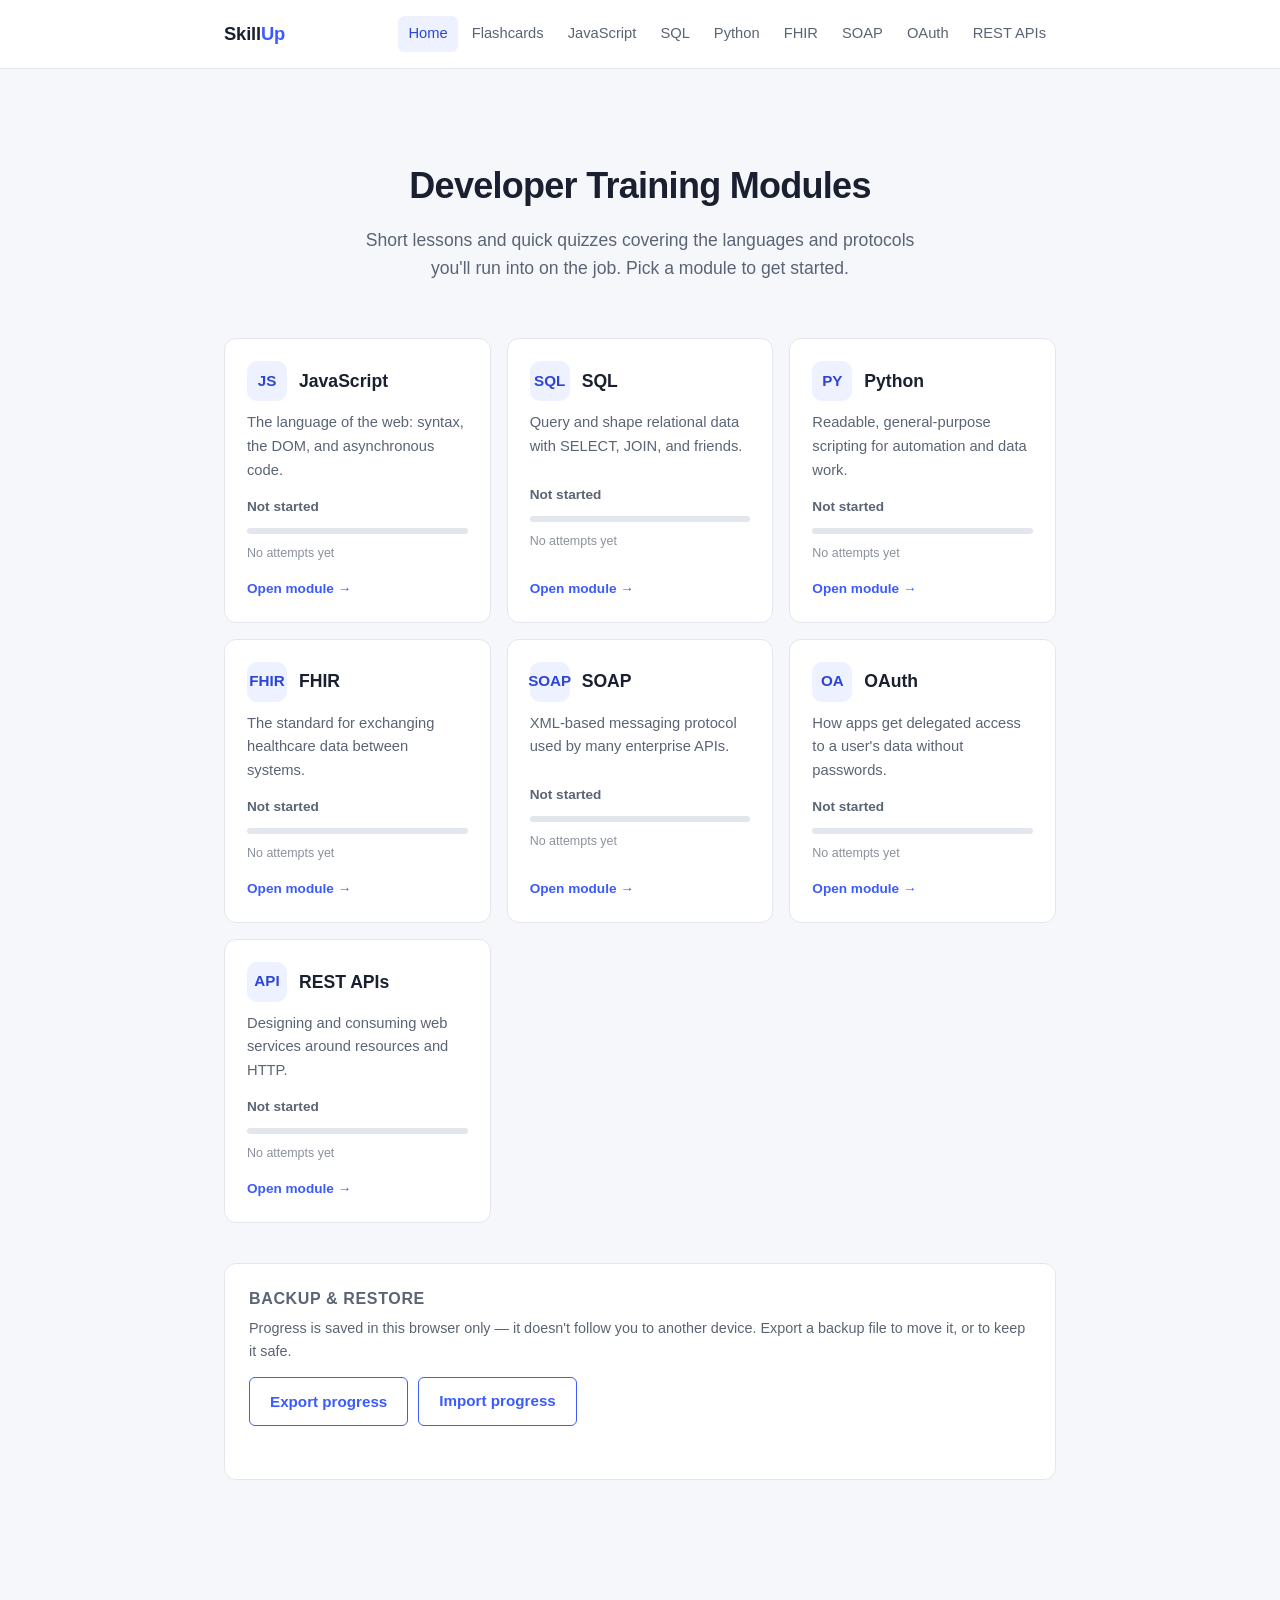
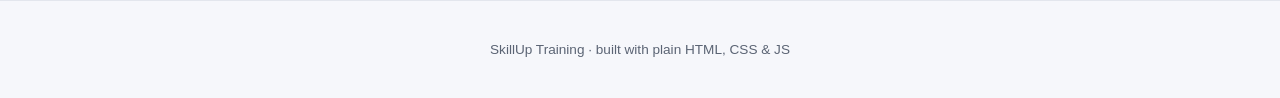
==== commit 5ae0d6ab: "Home-page status layer, and rebuild JavaScript as three gated stages Part 1 — status layer on index." ====
--- a/index.html
+++ b/index.html
@@ -4,12 +4,18 @@
   <meta charset="UTF-8" />
   <meta name="viewport" content="width=device-width, initial-scale=1.0" />
   <title>SkillUp — Developer Training</title>
-  <link rel="stylesheet" href="css/styles.css?v=5" />
-  <!-- modules.js must come first: nav.js and home.js both read the manifest
-       from it. Deferred scripts run in document order, so tag order is what
-       guarantees that. -->
-  <script src="js/modules.js?v=5" defer></script>
-  <script src="js/nav.js?v=5" defer></script>
+  <link rel="stylesheet" href="css/styles.css?v=8" />
+  <!-- All page scripts are deferred and listed in dependency order.
+       Deferred scripts run after parsing, in document order, so this ordering
+       IS the guarantee. They must stay together: a normal <script> at the end
+       of <body> would execute BEFORE any deferred script in <head>. -->
+  <script src="js/modules.js?v=8" defer></script>
+  <script src="js/nav.js?v=8" defer></script>
+  <script src="js/progress.js?v=8" defer></script>
+  <script src="js/data-loader.js?v=8" defer></script>
+  <script src="js/home.js?v=8" defer></script>
+  <script src="js/dashboard.js?v=8" defer></script>
+  <script src="js/progress-io.js?v=8" defer></script>
 </head>
 <body>
 
@@ -28,9 +34,42 @@
       <p>Short lessons and quick quizzes covering the languages and protocols you'll run into on the job. Pick a module to get started.</p>
     </section>
 
-    <!-- Tiles are generated by js/home.js from the manifest in js/modules.js.
-         Adding a module here is no longer an edit to this file. -->
+    <p class="dash-storage-warning" data-home-storage-warning hidden>
+      This browser isn't allowing local storage, so your progress isn't being saved between visits.
+    </p>
+
+    <!-- Points backwards at what has gone stale rather than forwards at a
+         completion total. Revealed by js/home.js only when something is due. -->
+    <p class="home-review" data-home-review hidden></p>
+
+    <!-- Cards are generated by js/home.js from the manifest in js/modules.js,
+         with each card's status read through the progress layer. -->
     <section class="module-grid" data-module-grid></section>
+
+    <section class="dash-section">
+      <h2 class="dash-heading">Recent attempts</h2>
+      <div data-dash-recent></div>
+    </section>
+
+    <section class="dash-section">
+      <h2 class="dash-heading">Questions to review</h2>
+      <p class="dash-subhead">The ones you've missed most often — these are what the flashcard deck draws from.</p>
+      <div data-dash-review></div>
+    </section>
+
+    <!-- Revealed by js/progress-io.js once it knows the storage layer loaded. -->
+    <section class="dash-section progress-tools" data-progress-tools hidden>
+      <h2>Backup &amp; restore</h2>
+      <p>Progress is saved in this browser only — it doesn't follow you to another device. Export a backup file to move it, or to keep it safe.</p>
+      <div class="progress-tools-actions">
+        <button type="button" class="btn btn-secondary" data-progress-export>Export progress</button>
+        <label class="btn btn-secondary file-btn">
+          Import progress
+          <input type="file" accept="application/json,.json" data-progress-import hidden />
+        </label>
+      </div>
+      <p class="progress-tools-status" role="status" data-progress-status></p>
+    </section>
 
     <noscript>
       <p class="noscript-note">
@@ -38,20 +77,11 @@
         built in the browser. Please enable it and reload.
       </p>
     </noscript>
-
-    <!-- Backup/restore now lives on the dashboard, next to everything else
-         about progress, rather than on the landing page. -->
-    <p class="home-dash-link"><a href="dashboard.html">See your full progress dashboard &rarr;</a></p>
   </main>
 
   <footer class="site-footer">
     <p>SkillUp Training &middot; built with plain HTML, CSS &amp; JS</p>
   </footer>
 
-  <!-- progress.js first: home.js reads best scores through it to put a status
-       line on each tile. -->
-  <script src="js/progress.js?v=5"></script>
-  <script src="js/home.js?v=5"></script>
-
 </body>
 </html>
--- a/css/styles.css
+++ b/css/styles.css
@@ -192,52 +192,12 @@
   flex: none;
 }
 
-.module-card .badge {
-  width: 40px;
-  height: 40px;
-  border-radius: 10px;
-  font-size: 0.95rem;
-}
-
-.module-card h2 {
-  margin: 0;
-  font-size: 1.1rem;
-}
-
-.module-card p {
-  margin: 0;
-  color: var(--text-muted);
-  font-size: 0.92rem;
-}
-
-/* Per-module progress line on a tile, written by js/home.js. `margin-top: auto`
-   moves down to .go, so the status sits directly under the blurb and the
-   "Start module" link stays pinned to the bottom of every card regardless of
-   how long the blurb is. */
-.module-status {
-  margin: 0;
-  font-size: 0.82rem;
-  font-weight: 600;
-  color: var(--text-muted);
-}
-
-.module-status.is-mastered {
-  color: var(--success);
-}
-
 .module-card .go {
   margin-top: auto;
   padding-top: 4px;
   font-size: 0.85rem;
   font-weight: 600;
   color: var(--accent);
-}
-
-.home-dash-link {
-  margin: 28px 0 0;
-  text-align: center;
-  font-weight: 600;
-  font-size: 0.95rem;
 }
 
 /* ==========================================================================
@@ -566,6 +526,463 @@
 }
 
 /* ==========================================================================
+   home module cards — status layer (js/home.js)
+
+   Three states, each carried by colour AND a text label AND the bar, so the
+   state is never colour-only:
+     .is-none      not started    grey, empty track
+     .is-progress  attempted      blue, partial bar
+     .is-mastered  >= 80%         green, full bar + badge
+   ========================================================================== */
+
+.module-card-head {
+  display: flex;
+  align-items: center;
+  gap: 12px;
+}
+
+.module-card-head h2 {
+  margin: 0;
+  font-size: 1.1rem;
+}
+
+.module-card .badge {
+  width: 40px;
+  height: 40px;
+  border-radius: 10px;
+  font-size: 0.95rem;
+}
+
+.module-blurb {
+  margin: 0;
+  color: var(--text-muted);
+  font-size: 0.92rem;
+}
+
+.module-status-row {
+  display: flex;
+  align-items: center;
+  gap: 8px;
+  flex-wrap: wrap;
+  margin-top: auto; /* pin the status block to the bottom of the card */
+  padding-top: 4px;
+}
+
+.module-status {
+  font-size: 0.85rem;
+  font-weight: 600;
+  color: var(--text-muted);
+}
+
+.module-card.is-progress .module-status {
+  color: var(--accent-dark);
+}
+
+.module-card.is-mastered .module-status {
+  color: var(--success);
+}
+
+.module-meter {
+  height: 6px;
+  border-radius: 3px;
+  background: var(--border);
+  overflow: hidden;
+}
+
+.module-meter-fill {
+  height: 100%;
+  width: 0;
+  border-radius: 0 3px 3px 0;
+  background: var(--accent);
+}
+
+.module-card.is-progress .module-meter {
+  background: var(--accent-soft);
+}
+
+.module-card.is-mastered .module-meter {
+  background: var(--success-soft);
+}
+
+.module-card.is-mastered .module-meter-fill {
+  background: var(--success);
+}
+
+.module-when {
+  margin: 0;
+  font-size: 0.78rem;
+  color: var(--text-muted);
+}
+
+.module-when-empty {
+  opacity: 0.7;
+}
+
+/* Backward-looking pointer: rises when things go stale, unlike a completion
+   bar which only ever rises when you start something new. */
+.home-review {
+  margin: 0 0 20px;
+  text-align: center;
+}
+
+.home-review-link {
+  display: inline-block;
+  background: var(--accent-soft);
+  color: var(--accent-dark);
+  border-radius: 999px;
+  padding: 8px 18px;
+  font-size: 0.9rem;
+  font-weight: 600;
+}
+
+.home-review-link:hover {
+  text-decoration: none;
+  background: var(--accent);
+  color: #fff;
+}
+
+/* ==========================================================================
+   staged modules (js/stages.js)
+   ========================================================================== */
+
+.stage-picker {
+  display: grid;
+  grid-template-columns: repeat(auto-fit, minmax(160px, 1fr));
+  gap: 10px;
+  margin-bottom: 24px;
+}
+
+.stage-tab {
+  appearance: none;
+  font-family: inherit;
+  text-align: left;
+  background: var(--surface);
+  border: 1px solid var(--border);
+  border-left-width: 4px;
+  border-radius: var(--radius);
+  padding: 14px 16px;
+  cursor: pointer;
+  display: flex;
+  flex-direction: column;
+  gap: 2px;
+  color: var(--text);
+  transition: border-color 0.15s ease, box-shadow 0.15s ease;
+}
+
+.stage-tab:hover:not(:disabled) {
+  border-color: var(--accent);
+}
+
+.stage-tab.is-active {
+  border-left-color: var(--accent);
+  box-shadow: var(--shadow);
+}
+
+.stage-tab.is-mastered {
+  border-left-color: var(--success);
+}
+
+.stage-tab.is-locked {
+  cursor: not-allowed;
+  opacity: 0.6;
+  background: transparent;
+}
+
+.stage-tab-step {
+  font-size: 0.7rem;
+  text-transform: uppercase;
+  letter-spacing: 0.06em;
+  color: var(--text-muted);
+  font-weight: 700;
+}
+
+.stage-tab-title {
+  font-weight: 600;
+  font-size: 1rem;
+}
+
+.stage-tab-meta {
+  font-size: 0.78rem;
+  color: var(--text-muted);
+}
+
+.stage-tab.is-mastered .stage-tab-meta {
+  color: var(--success);
+}
+
+.stage-panel {
+  background: transparent;
+}
+
+.stage-heading {
+  margin: 0 0 4px;
+  font-size: 1.25rem;
+}
+
+.stage-blurb {
+  margin: 0 0 20px;
+  color: var(--text-muted);
+  max-width: 640px;
+}
+
+.stage-locked {
+  background: var(--surface);
+  border: 1px dashed var(--border);
+  border-radius: var(--radius);
+  padding: 28px;
+  text-align: center;
+  color: var(--text-muted);
+}
+
+.stage-locked p {
+  margin: 0;
+}
+
+/* Code snippets inside a question. `pre` keeps the authored newlines; the
+   horizontal scroll stops a long line widening the whole card. */
+.stage-code {
+  background: #1b2030;
+  color: #e8ecf7;
+  border-radius: var(--radius-sm);
+  padding: 14px 16px;
+  margin: 0 0 14px;
+  overflow-x: auto;
+  font-family: var(--font-mono);
+  font-size: 0.85rem;
+  line-height: 1.55;
+}
+
+.stage-code code {
+  background: none;
+  color: inherit;
+  padding: 0;
+  font-size: inherit;
+  white-space: pre;
+}
+
+.stage-result {
+  background: var(--surface);
+  border: 1px solid var(--border);
+  border-left-width: 4px;
+  border-radius: var(--radius);
+  padding: 20px 22px;
+  margin-top: 20px;
+}
+
+.stage-result.is-pass {
+  border-left-color: var(--success);
+  background: var(--success-soft);
+}
+
+.stage-result.is-fail {
+  border-left-color: var(--error);
+  background: var(--error-soft);
+}
+
+.stage-result-score {
+  margin: 0;
+  font-size: 1.4rem;
+  font-weight: 700;
+  letter-spacing: -0.02em;
+}
+
+.stage-result-note {
+  margin: 4px 0 0;
+  color: var(--text-muted);
+  font-size: 0.92rem;
+}
+
+.stage-actions {
+  display: flex;
+  flex-wrap: wrap;
+  gap: 10px;
+  margin-top: 16px;
+}
+
+/* ---------- parsons ---------- */
+
+.parsons-puzzle {
+  background: var(--surface);
+  border: 1px solid var(--border);
+  border-radius: var(--radius);
+  padding: 20px 22px;
+  margin-bottom: 16px;
+}
+
+.parsons-prompt {
+  margin: 0 0 14px;
+  font-weight: 600;
+  line-height: 1.5;
+}
+
+.parsons-lines {
+  list-style: none;
+  margin: 0;
+  padding: 0;
+  border: 1px solid var(--border);
+  border-radius: var(--radius-sm);
+  overflow: hidden;
+}
+
+.parsons-lines.is-correct {
+  border-color: var(--success);
+}
+
+.parsons-lines.is-incorrect {
+  border-color: var(--error);
+}
+
+.parsons-line {
+  display: flex;
+  align-items: center;
+  gap: 12px;
+  padding: 8px 10px 8px 14px;
+  border-bottom: 1px solid var(--border);
+  background: var(--bg);
+}
+
+.parsons-line:last-child {
+  border-bottom: none;
+}
+
+.parsons-code {
+  flex: 1;
+  font-family: var(--font-mono);
+  font-size: 0.85rem;
+  background: none;
+  color: var(--text);
+  padding: 0;
+  white-space: pre;
+  overflow-x: auto;
+}
+
+.parsons-controls {
+  display: flex;
+  gap: 4px;
+  flex: none;
+}
+
+/* Plain buttons on purpose — keyboard-operable and screen-reader-announced
+   with no extra work, unlike drag handles. See the note in js/stages.js. */
+.parsons-move {
+  appearance: none;
+  width: 32px;
+  height: 32px;
+  border: 1px solid var(--border);
+  border-radius: var(--radius-sm);
+  background: var(--surface);
+  color: var(--text);
+  font-size: 0.9rem;
+  line-height: 1;
+  cursor: pointer;
+}
+
+.parsons-move:hover:not(:disabled) {
+  background: var(--accent-soft);
+  border-color: var(--accent);
+}
+
+.parsons-move:disabled {
+  opacity: 0.35;
+  cursor: default;
+}
+
+.parsons-answer {
+  margin-top: 12px;
+}
+
+/* ---------- free write ---------- */
+
+.free-task {
+  background: var(--surface);
+  border: 1px solid var(--border);
+  border-radius: var(--radius);
+  padding: 20px 22px;
+  margin-bottom: 16px;
+}
+
+.free-prompt {
+  margin: 0 0 14px;
+  font-weight: 600;
+  line-height: 1.5;
+}
+
+.free-label {
+  display: block;
+  font-size: 0.78rem;
+  text-transform: uppercase;
+  letter-spacing: 0.05em;
+  color: var(--text-muted);
+  font-weight: 700;
+  margin-bottom: 6px;
+}
+
+.free-input {
+  width: 100%;
+  font-family: var(--font-mono);
+  font-size: 0.85rem;
+  line-height: 1.55;
+  padding: 12px 14px;
+  border: 1px solid var(--border);
+  border-radius: var(--radius-sm);
+  background: var(--bg);
+  color: var(--text);
+  resize: vertical;
+}
+
+.free-input:focus {
+  outline: 2px solid var(--accent);
+  outline-offset: 1px;
+}
+
+.free-expected {
+  margin: 12px 0;
+  font-size: 0.9rem;
+}
+
+.free-expected-label {
+  font-weight: 700;
+  margin-right: 8px;
+}
+
+.free-answer-label {
+  margin: 16px 0 8px;
+  font-size: 0.78rem;
+  text-transform: uppercase;
+  letter-spacing: 0.05em;
+  color: var(--text-muted);
+  font-weight: 700;
+}
+
+.free-hints {
+  margin: 0 0 12px;
+  padding-left: 20px;
+  font-size: 0.88rem;
+  color: var(--text-muted);
+}
+
+.free-hints li {
+  margin-bottom: 4px;
+}
+
+.free-selfmark-q {
+  margin: 14px 0 8px;
+  font-weight: 600;
+  font-size: 0.92rem;
+}
+
+.free-selfmark {
+  display: flex;
+  gap: 10px;
+  flex-wrap: wrap;
+}
+
+.free-selfmark .btn.is-chosen {
+  outline: 2px solid var(--text);
+  outline-offset: 2px;
+}
+
+/* ==========================================================================
    flashcards (js/flashcards.js)
    ========================================================================== */
 
